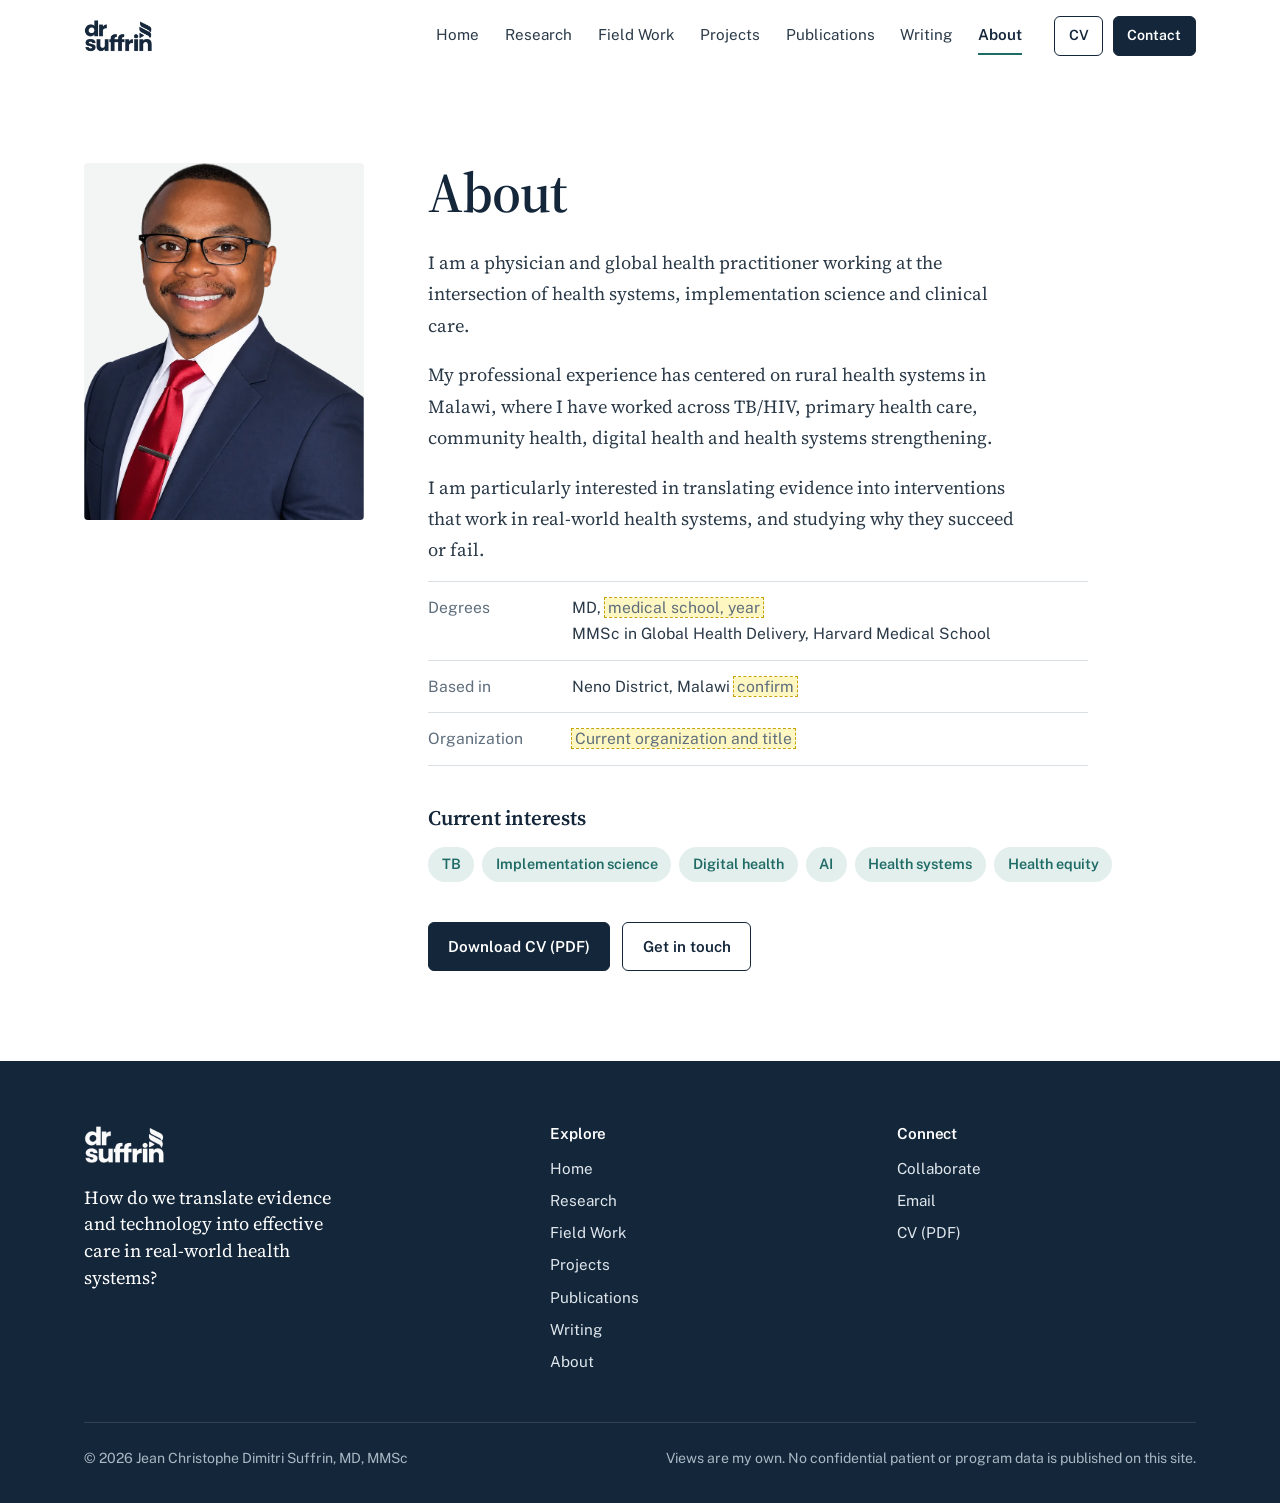
==== about.html @ b1493c6f "Edited The whole File" ====
<!DOCTYPE html>
<html lang="en">
<head>
  <meta charset="UTF-8">
  <meta name="viewport" content="width=device-width, initial-scale=1">
  <title>About · Dr. Jean Christophe Dimitri Suffrin</title>
  <meta name="description" content="Physician and global health practitioner working at the intersection of health systems, implementation science and clinical care in rural Malawi.">
  <link rel="icon" href="images/favicon.png">
  <link rel="preconnect" href="https://fonts.googleapis.com">
  <link rel="preconnect" href="https://fonts.gstatic.com" crossorigin>
  <link href="https://fonts.googleapis.com/css2?family=Public+Sans:wght@400;600&family=Source+Serif+4:opsz,wght@8..60,300;8..60,400;8..60,600&display=swap" rel="stylesheet">
  <link rel="stylesheet" href="css/style.css">
</head>
<body data-page="about">
<div id="site-header"></div>

<main id="main">
  <section class="band">
    <div class="wrap about-grid">
      <img src="images/portrait.webp" alt="Portrait of Dr. Jean Christophe Dimitri Suffrin" width="760" height="969">
      <div>
        <h1>About</h1>
        <div class="prose" style="margin-top:1.5rem">
          <p>I am a physician and global health practitioner working at the intersection of health systems, implementation science and clinical care.</p>
          <p>My professional experience has centered on rural health systems in Malawi, where I have worked across TB/HIV, primary health care, community health, digital health and health systems strengthening.</p>
          <p>I am particularly interested in translating evidence into interventions that work in real-world health systems, and studying why they succeed or fail.</p>
        </div>

        <ul class="facts">
          <li><span>Degrees</span><span>MD, <span class="todo">medical school, year</span><br>MMSc in Global Health Delivery, Harvard Medical School</span></li>
          <li><span>Based in</span><span>Neno District, Malawi <span class="todo">confirm</span></span></li>
          <li><span>Organization</span><span><span class="todo">Current organization and title</span></span></li>
        </ul>

        <h2 style="margin-top:2.5rem;font-size:1.3rem">Current interests</h2>
        <div class="interest-row">
          <span>TB</span><span>Implementation science</span><span>Digital health</span><span>AI</span><span>Health systems</span><span>Health equity</span>
        </div>

        <div class="btn-row" style="margin-top:2.5rem">
          <a class="btn btn-ink" data-link="cv" href="#">Download CV (PDF)</a>
          <a class="btn btn-line" href="contact.html">Get in touch</a>
        </div>
      </div>
    </div>
  </section>
</main>

<div id="site-footer"></div>
<script src="js/site.js"></script>
</body>
</html>
---- css/style.css ----
/* =============================================================
   Dr. Suffrin — research portfolio
   Visual idea: research lab x field notebook x data visualization.
   White space, strong type, restrained colour. Red is reserved for
   the points in a care pathway where patients are lost.
   ============================================================= */

:root {
  --ink: #14263a;        /* navy from the logo: headings, primary buttons */
  --text: #2b3a48;       /* body text */
  --muted: #5e6e7c;      /* secondary text */
  --rule: #d9dfe3;       /* hairlines */
  --wash: #f2f5f4;       /* alternate section background */
  --paper: #ffffff;
  --teal: #1f6b66;       /* links, care pathway */
  --teal-soft: #e3efed;
  --loss: #b3261e;       /* drop-off points only */
  --loss-soft: #f8e7e5;
  --amber: #9a6512;      /* "in progress" status only */
  --amber-soft: #f6ecd9;

  --serif: "Source Serif 4", Georgia, "Times New Roman", serif;
  --sans: "Public Sans", "Helvetica Neue", Arial, sans-serif;

  --wrap: 1160px;
  --measure: 66ch;
  --header-h: 72px;
}

/* ---------- Base ---------- */
*, *::before, *::after { box-sizing: border-box; margin: 0; padding: 0; }
html { scroll-behavior: smooth; scroll-padding-top: calc(var(--header-h) + 16px); -webkit-text-size-adjust: 100%; }
@media (prefers-reduced-motion: reduce) { html { scroll-behavior: auto; } *, *::before, *::after { transition: none !important; animation: none !important; } }

body {
  font-family: var(--sans);
  font-size: 1.0625rem;
  line-height: 1.65;
  color: var(--text);
  background: var(--paper);
  -webkit-font-smoothing: antialiased;
}
img { max-width: 100%; height: auto; display: block; }
[hidden] { display: none !important; }
a { color: var(--teal); text-decoration-thickness: 1px; text-underline-offset: 3px; }
a:hover { color: var(--ink); }
:focus-visible { outline: 2px solid var(--teal); outline-offset: 3px; border-radius: 2px; }

h1, h2, h3, h4 { font-family: var(--serif); color: var(--ink); font-weight: 600; line-height: 1.2; letter-spacing: -0.01em; }
h1 { font-size: clamp(2.25rem, 4.6vw, 3.5rem); line-height: 1.08; letter-spacing: -0.02em; }
h2 { font-size: clamp(1.6rem, 2.8vw, 2.15rem); }
h3 { font-size: 1.35rem; }
h4 { font-size: 1.1rem; }
p + p { margin-top: 1em; }
strong { color: var(--ink); font-weight: 600; }

.wrap { max-width: var(--wrap); margin: 0 auto; padding: 0 1.5rem; }
.measure { max-width: var(--measure); }
.skip { position: absolute; left: -999px; top: 0; background: var(--ink); color: #fff; padding: .6rem 1rem; z-index: 200; }
.skip:focus { left: 1rem; top: 1rem; }

/* Placeholder text the owner still needs to fill in. Search the HTML for class="todo". */
.todo { background: #fff7c2; outline: 1px dashed #c9a300; padding: 0 .2em; color: #4a3d00; }

/* ---------- Header ---------- */
.site-header {
  position: sticky; top: 0; z-index: 100;
  background: var(--paper);
  border-bottom: 1px solid transparent;
  transition: border-color .2s;
}
.site-header.scrolled { border-bottom-color: var(--rule); }
.header-row { display: flex; align-items: center; gap: 2rem; height: var(--header-h); }
.brand img { height: 34px; width: auto; }
.primary-nav { display: flex; gap: 1.6rem; margin-left: auto; }
.primary-nav a { color: var(--text); text-decoration: none; font-size: .95rem; padding: .35rem 0; border-bottom: 2px solid transparent; }
.primary-nav a:hover { color: var(--ink); border-bottom-color: var(--rule); }
.primary-nav a[aria-current="page"] { color: var(--ink); font-weight: 600; border-bottom-color: var(--teal); }
.header-actions { display: flex; gap: .6rem; }
.menu-btn { display: none; margin-left: auto; background: none; border: 1px solid var(--rule); border-radius: 6px; padding: .45rem .7rem; font: inherit; font-size: .9rem; color: var(--ink); cursor: pointer; }

@media (max-width: 1060px) {
  .menu-btn { display: block; }
  .primary-nav, .header-actions { display: none; }
  .site-header.open .primary-nav, .site-header.open .header-actions { display: flex; }
  .site-header.open .header-row { flex-wrap: wrap; height: auto; padding: 1.1rem 0 1.4rem; row-gap: 1rem; }
  .site-header.open .primary-nav { order: 3; flex-direction: column; width: 100%; gap: 0; margin: 0; }
  .site-header.open .primary-nav a { padding: .7rem 0; border-bottom: 1px solid var(--rule); }
  .site-header.open .primary-nav a[aria-current="page"] { border-bottom-color: var(--teal); }
  .site-header.open .header-actions { order: 4; width: 100%; }
  .site-header.open .brand, .site-header.open .menu-btn { margin-top: 0; }
}

/* ---------- Buttons ---------- */
.btn {
  display: inline-flex; align-items: center; gap: .5rem;
  font-family: var(--sans); font-size: .95rem; font-weight: 600;
  padding: .7rem 1.2rem; border-radius: 6px; border: 1.5px solid var(--ink);
  text-decoration: none; cursor: pointer; transition: background .15s, color .15s;
}
.btn-ink { background: var(--ink); color: #fff; }
.btn-ink:hover { background: #0c1a29; color: #fff; }
.btn-line { background: transparent; color: var(--ink); }
.btn-line:hover { background: var(--ink); color: #fff; }
.btn-sm { padding: .45rem .85rem; font-size: .88rem; }
.btn-row { display: flex; flex-wrap: wrap; gap: .75rem; }

/* ---------- Sections ---------- */
.band { padding: clamp(3.5rem, 7vw, 6rem) 0; }
.band-wash { background: var(--wash); }
.band-ink { background: var(--ink); color: #c9d4dd; }
.band-ink h2, .band-ink h3, .band-ink strong { color: #fff; }
.band:not(.band-wash):not(.band-ink) + .band:not(.band-wash):not(.band-ink) { border-top: 1px solid var(--rule); }

.band-head { display: grid; grid-template-columns: minmax(0, 1fr); gap: .75rem; margin-bottom: 2.5rem; max-width: 760px; }
.band-head p { color: var(--muted); font-size: 1.1rem; }
.band-ink .band-head p { color: #a9b8c4; }

/* Page intro used on inner pages */
.page-intro { padding: clamp(3rem, 6vw, 5rem) 0 clamp(2rem, 4vw, 3rem); border-bottom: 1px solid var(--rule); }
.page-intro h1 { max-width: 18ch; }
.page-intro .lede { margin-top: 1.25rem; max-width: 62ch; font-size: 1.2rem; color: var(--text); }
.page-intro .question {
  margin-top: 2rem; max-width: 46ch; padding-left: 1.1rem; border-left: 3px solid var(--teal);
  font-family: var(--serif); font-size: 1.35rem; line-height: 1.4; color: var(--ink);
}
.in-page-nav { display: flex; flex-wrap: wrap; gap: .4rem 1.4rem; margin-top: 2rem; font-size: .95rem; }

/* ---------- Home: hero ---------- */
.hero { padding: clamp(2.5rem, 6vw, 5rem) 0 0; }
.hero-grid { display: grid; grid-template-columns: minmax(0, 1fr) 340px; gap: 4rem; align-items: end; }
.hero h1 { font-size: clamp(2.4rem, 5.2vw, 4rem); }
.hero .creds { font-family: var(--serif); font-size: clamp(1.2rem, 2vw, 1.5rem); color: var(--muted); font-weight: 400; margin-top: .35rem; }
.hero .fields { margin-top: 1.5rem; color: var(--teal); font-weight: 600; font-size: 1rem; }
.hero .statement { margin-top: 1rem; font-size: 1.25rem; line-height: 1.55; color: var(--ink); max-width: 34em; }
.hero .focus { margin-top: 1rem; color: var(--text); max-width: 38em; }
.hero .btn-row { margin: 2rem 0 3.5rem; }
.hero-portrait { align-self: end; }
.hero-portrait img { width: 100%; max-width: 340px; margin-left: auto; }

@media (max-width: 820px) {
  .hero-grid { grid-template-columns: 1fr; gap: 1rem; }
  .hero-portrait { order: -1; }
  .hero-portrait img { max-width: 200px; margin: 0; border-bottom: 1px solid var(--rule); }
}

/* ---------- Home: currently ---------- */
.currently { display: grid; grid-template-columns: 220px minmax(0, 1fr); gap: 2rem; }
.currently h2 { font-size: 1.5rem; }
.currently .updated { color: var(--muted); font-size: .9rem; margin-top: .4rem; }
.currently dl { display: grid; grid-template-columns: 9rem minmax(0, 1fr); border-top: 1px solid var(--rule); }
.currently dt, .currently dd { padding: .85rem 0; border-bottom: 1px solid var(--rule); }
.currently dt { font-weight: 600; color: var(--ink); }
@media (max-width: 720px) {
  .currently { grid-template-columns: 1fr; gap: 1rem; }
  .currently dl { grid-template-columns: 1fr; }
  .currently dt { padding-bottom: 0; border-bottom: 0; }
  .currently dd { padding-top: .15rem; }
}

/* ---------- Research domains ---------- */
.domains { display: grid; grid-template-columns: repeat(3, minmax(0, 1fr)); border-top: 1px solid var(--rule); }
.domain { padding: 1.6rem 1.6rem 1.8rem 0; border-bottom: 1px solid var(--rule); }
.domain:not(:nth-child(3n+1)) { padding-left: 1.6rem; border-left: 1px solid var(--rule); }
.domain h3 { font-size: 1.25rem; margin-bottom: .4rem; }
.domain p { color: var(--muted); font-size: .98rem; }
.domain a { display: inline-block; margin-top: .8rem; font-size: .92rem; font-weight: 600; }
@media (max-width: 900px) {
  .domains { grid-template-columns: repeat(2, minmax(0, 1fr)); }
  .domain:not(:nth-child(3n+1)) { padding-left: 0; border-left: 0; }
  .domain:nth-child(even) { padding-left: 1.4rem; border-left: 1px solid var(--rule); }
}
@media (max-width: 560px) {
  .domains { grid-template-columns: 1fr; }
  .domain:nth-child(even) { padding-left: 0; border-left: 0; }
}

/* ---------- Signature: care pathway ---------- */
.pathway { overflow-x: auto; padding: .5rem 0 1rem; }
.pathway ol {
  list-style: none; display: grid; grid-auto-flow: column; grid-auto-columns: minmax(120px, 1fr);
  position: relative; min-width: max-content;
}
.pathway li:not(:last-child)::after { /* the line patients travel along, station to station */
  content: ""; position: absolute; left: 10px; right: -10px; top: 13px; height: 3px; background: var(--teal);
}
.pathway li { position: relative; padding: 40px 1rem 0 0; }
.pathway li::before { /* station */
  content: ""; position: absolute; z-index: 1; left: 0; top: 4px; width: 21px; height: 21px; border-radius: 50%;
  background: var(--paper); border: 3px solid var(--teal);
}
.pathway li:last-child::before { background: var(--teal); }
.pathway .stage { display: block; font-weight: 600; color: var(--ink); font-size: .98rem; }
.pathway .note { display: block; font-size: .86rem; color: var(--muted); margin-top: .2rem; max-width: 16ch; }
.pathway .loss { /* where patients disappear */
  display: block; margin-top: .9rem; padding-left: .7rem; border-left: 3px solid var(--loss);
  color: var(--loss); font-size: .84rem; line-height: 1.4; max-width: 17ch;
}
@media (max-width: 700px) { /* pathway runs top to bottom on phones */
  .pathway { overflow: visible; }
  .pathway ol { grid-auto-flow: row; min-width: 0; }
  .pathway li { padding: 0 0 1.4rem 2.4rem; }
  .pathway li::before { top: 1px; }
  .pathway li:not(:last-child)::after { left: 9px; right: auto; top: 12px; bottom: -2px; width: 3px; height: auto; }
  .pathway .note, .pathway .loss { max-width: none; }
  .pathway .loss { margin-top: .5rem; }
}
.pathway-legend { display: flex; flex-wrap: wrap; gap: 1.5rem; font-size: .86rem; color: var(--muted); margin-top: .5rem; }
.pathway-legend span::before { content: ""; display: inline-block; width: 18px; height: 3px; vertical-align: middle; margin-right: .5rem; }
.pathway-legend .k-care::before { background: var(--teal); }
.pathway-legend .k-loss::before { background: var(--loss); }

/* Vertical variant: field to paper */
.f2p { list-style: none; position: relative; max-width: 760px; }
.f2p li:not(:last-child)::after { content: ""; position: absolute; left: 10px; top: 18px; bottom: -6px; width: 3px; background: var(--teal); }
.f2p li { position: relative; padding: 0 0 1.75rem 3rem; }
.f2p li::before {
  content: ""; position: absolute; z-index: 1; left: 0; top: 6px; width: 23px; height: 23px; border-radius: 50%;
  background: var(--paper); border: 3px solid var(--teal);
}
.f2p li:last-child { padding-bottom: 0; }
.f2p li:last-child::before { background: var(--teal); }
.f2p .step { font-family: var(--serif); font-size: 1.15rem; color: var(--ink); font-weight: 600; }
.f2p p { margin-top: .2rem; }
.band-ink .f2p li::before { border-color: #6fb3ad; }
.band-ink .f2p li::after { background: #6fb3ad; }
.band-ink .f2p li:last-child::before { background: #6fb3ad; }
.band-ink .f2p .step { color: #fff; }

/* ---------- Health system map ---------- */
.tiers { display: grid; grid-template-columns: repeat(4, minmax(0, 1fr)); gap: 0; border: 1px solid var(--rule); border-radius: 6px; overflow: hidden; background: var(--paper); }
.tier { padding: 1.25rem; border-right: 1px solid var(--rule); position: relative; }
.tier:last-child { border-right: 0; }
.tier h4 { font-family: var(--sans); font-size: 1rem; }
.tier .who { font-size: .85rem; color: var(--muted); margin-bottom: .9rem; }
.tier ul { list-style: none; font-size: .9rem; }
.tier li { padding: .4rem 0; border-top: 1px solid var(--rule); }
.tier-bar { height: 6px; background: var(--teal); opacity: .25; margin: -1.25rem -1.25rem 1rem; }
.tier:nth-child(2) .tier-bar { opacity: .45; } .tier:nth-child(3) .tier-bar { opacity: .7; } .tier:nth-child(4) .tier-bar { opacity: 1; }
@media (max-width: 820px) { .tiers { grid-template-columns: 1fr 1fr; } .tier:nth-child(2) { border-right: 0; } .tier:nth-child(-n+2) { border-bottom: 1px solid var(--rule); } }
@media (max-width: 480px) { .tiers { grid-template-columns: 1fr; } .tier { border-right: 0; border-bottom: 1px solid var(--rule); } }

/* ---------- Study (research page) ---------- */
.study { display: grid; grid-template-columns: 260px minmax(0, 1fr); gap: 3rem; padding: 3rem 0; border-top: 1px solid var(--rule); }
.study:first-of-type { border-top: 0; padding-top: 0; }
.study-meta { position: sticky; top: calc(var(--header-h) + 1.5rem); align-self: start; font-size: .92rem; }
.study-meta dl { display: grid; gap: .2rem; }
.study-meta dt { color: var(--muted); font-size: .85rem; margin-top: .7rem; }
.study-meta dd { color: var(--ink); }
.study h3 { font-size: 1.6rem; max-width: 26ch; }
.study .q { margin: 1rem 0 1.5rem; font-family: var(--serif); font-size: 1.25rem; line-height: 1.45; color: var(--ink); padding-left: 1rem; border-left: 3px solid var(--teal); max-width: 40ch; }
.study-steps { display: grid; gap: 1.4rem; max-width: var(--measure); }
.study-steps h4 { font-family: var(--sans); font-size: .95rem; color: var(--teal); margin-bottom: .2rem; }
.study-steps ul { padding-left: 1.2rem; }
.study-steps li + li { margin-top: .3rem; }
@media (max-width: 860px) { .study { grid-template-columns: 1fr; gap: 1.25rem; } .study-meta { position: static; } }

/* Status markers */
.status { display: inline-flex; align-items: center; gap: .45rem; font-size: .85rem; font-weight: 600; color: var(--amber); }
.status::before { content: ""; width: 9px; height: 9px; border-radius: 50%; background: var(--amber); }
.status.done { color: var(--teal); } .status.done::before { background: var(--teal); }
.status.planned { color: var(--muted); } .status.planned::before { background: transparent; border: 2px solid var(--muted); width: 7px; height: 7px; }

/* ---------- Question lists ---------- */
.qgroups { display: grid; grid-template-columns: repeat(3, minmax(0, 1fr)); gap: 2.5rem; }
.qgroup h3 { font-size: 1.2rem; padding-bottom: .6rem; border-bottom: 2px solid var(--ink); }
.qgroup ol { list-style: none; counter-reset: q; }
.qgroup li { counter-increment: q; padding: .9rem 0 .9rem 2rem; border-bottom: 1px solid var(--rule); position: relative; font-family: var(--serif); font-size: 1.05rem; line-height: 1.45; color: var(--ink); }
.qgroup li::before { content: counter(q); position: absolute; left: 0; top: .95rem; font-family: var(--sans); font-size: .8rem; color: var(--muted); }
@media (max-width: 900px) { .qgroups { grid-template-columns: 1fr; gap: 2rem; } }

/* ---------- Progress list ---------- */
.progress { list-style: none; border-top: 1px solid var(--rule); max-width: 900px; }
.progress li { display: grid; grid-template-columns: 9rem minmax(0, 1fr); gap: 1.5rem; padding: 1.1rem 0; border-bottom: 1px solid var(--rule); }
.progress h4 { font-family: var(--sans); font-size: 1.02rem; }
.progress p { color: var(--muted); font-size: .96rem; margin-top: .15rem; }
@media (max-width: 600px) { .progress li { grid-template-columns: 1fr; gap: .3rem; } }

/* ---------- Researcher's trail ---------- */
.trail { margin-top: 1.75rem; padding-top: 1rem; border-top: 1px dashed var(--rule); font-size: .92rem; }
.trail-label { color: var(--muted); margin-right: .4rem; }
.trail ul { list-style: none; display: inline-flex; flex-wrap: wrap; gap: .3rem .5rem; }
.trail a { display: inline-block; padding: .2rem .65rem; border: 1px solid var(--rule); border-radius: 999px; text-decoration: none; color: var(--ink); background: var(--paper); }
.trail a:hover { border-color: var(--teal); color: var(--teal); }

/* ---------- Field notes ---------- */
.fieldnote { padding: clamp(3rem, 6vw, 4.5rem) 0; border-top: 1px solid var(--rule); }
.fieldnote:first-of-type { border-top: 0; }
.fn-head { display: grid; grid-template-columns: 7rem minmax(0, 1fr); gap: 1.5rem; margin-bottom: 2rem; }
.fn-num { font-family: var(--serif); font-size: 3.5rem; line-height: 1; color: var(--teal); font-weight: 300; }
.fn-head .kicker { color: var(--muted); font-size: .9rem; margin-bottom: .3rem; }
.fn-head h2 { max-width: 24ch; }
.fn-body { margin-left: calc(7rem + 1.5rem); }
.prose { font-family: var(--serif); font-size: 1.15rem; line-height: 1.7; max-width: var(--measure); color: var(--text); }
.prose h3 { margin: 2rem 0 .6rem; font-size: 1.3rem; }
.prose ul { padding-left: 1.3rem; margin: .8rem 0; } .prose li + li { margin-top: .35rem; }
.figure { margin: 2rem 0; max-width: 100%; }
.figure figcaption { font-size: .88rem; color: var(--muted); margin-top: .6rem; max-width: 70ch; }
.whatif { display: grid; grid-template-columns: repeat(auto-fit, minmax(200px, 1fr)); gap: 1rem; margin: 1.5rem 0; max-width: 900px; }
.whatif div { padding: 1rem 1.1rem; background: var(--loss-soft); border-left: 3px solid var(--loss); border-radius: 0 4px 4px 0; font-size: .95rem; }
.whatif strong { display: block; color: var(--loss); font-size: .92rem; margin-bottom: .2rem; }
.barriers { display: flex; flex-wrap: wrap; gap: .5rem; margin: 1.25rem 0; }
.barriers span { padding: .35rem .8rem; border: 1px solid var(--ink); border-radius: 999px; font-size: .9rem; color: var(--ink); }
@media (max-width: 700px) { .fn-head { grid-template-columns: 1fr; gap: .25rem; } .fn-num { font-size: 2.4rem; } .fn-body { margin-left: 0; } }

/* ---------- Projects ---------- */
.method { list-style: none; display: grid; grid-template-columns: repeat(7, minmax(0, 1fr)); counter-reset: m; position: relative; }
.method::before { content: ""; position: absolute; left: 0; right: 0; top: 17px; height: 2px; background: var(--rule); }
.method li { counter-increment: m; position: relative; padding: 48px .8rem 0 0; font-size: .94rem; color: var(--ink); font-weight: 600; line-height: 1.35; }
.method li::before {
  content: counter(m); position: absolute; left: 0; top: 0; width: 36px; height: 36px; border-radius: 50%;
  display: grid; place-items: center; background: var(--paper); border: 2px solid var(--teal); color: var(--teal); font-size: .9rem;
}
.method li:last-child::before { background: var(--teal); color: #fff; }
.method span { display: block; font-weight: 400; color: var(--muted); font-size: .86rem; margin-top: .2rem; }
.method-loop { margin-top: 1.25rem; font-size: .92rem; color: var(--muted); }
@media (max-width: 900px) {
  .method { grid-template-columns: 1fr; }
  .method::before { left: 17px; right: auto; top: 0; bottom: 0; width: 2px; height: auto; }
  .method li { padding: 0 0 1.4rem 3.2rem; min-height: 36px; }
}

.filters { display: flex; flex-wrap: wrap; gap: .5rem; margin-bottom: 1.75rem; }
.filters button {
  font: inherit; font-size: .9rem; padding: .4rem .9rem; border-radius: 999px; cursor: pointer;
  border: 1px solid var(--rule); background: var(--paper); color: var(--text);
}
.filters button:hover { border-color: var(--ink); }
.filters button[aria-pressed="true"] { background: var(--ink); border-color: var(--ink); color: #fff; }

.projects { display: grid; gap: 0; border-top: 1px solid var(--rule); }
.project { border-bottom: 1px solid var(--rule); }
.project[hidden] { display: none; }
.project > summary {
  list-style: none; cursor: pointer; display: grid; grid-template-columns: minmax(0, 1fr) auto; gap: 1rem; padding: 1.5rem 0;
}
.project > summary::-webkit-details-marker { display: none; }
.project h3 { font-size: 1.4rem; }
.project .pmeta { display: flex; flex-wrap: wrap; gap: .3rem 1.2rem; margin-top: .4rem; font-size: .9rem; color: var(--muted); }
.project .pmeta b { font-weight: 600; color: var(--text); }
.project .toggle { align-self: center; font-size: .9rem; color: var(--teal); font-weight: 600; white-space: nowrap; }
.project .toggle::after { content: "Open case"; }
.project[open] .toggle::after { content: "Close"; }
.project-body { display: grid; grid-template-columns: repeat(2, minmax(0, 1fr)); gap: 1.5rem 3rem; padding: 0 0 2rem; }
.project-body section h4 { font-family: var(--sans); font-size: .9rem; color: var(--teal); margin-bottom: .25rem; }
.project-body section p, .project-body li { font-size: .98rem; }
.project-body ul { padding-left: 1.1rem; }
.project-body .full { grid-column: 1 / -1; }
@media (max-width: 760px) { .project-body { grid-template-columns: 1fr; } .project > summary { grid-template-columns: 1fr; } }

/* Timeline */
.timeline { list-style: none; display: grid; grid-auto-flow: column; grid-auto-columns: minmax(110px, 1fr); overflow-x: auto; padding-bottom: .5rem; }
.timeline li { padding: 1.6rem .8rem 0 0; border-top: 3px solid var(--teal); position: relative; font-size: .88rem; font-weight: 600; color: var(--ink); }
.timeline li.later { border-top-style: dashed; border-top-color: var(--muted); color: var(--muted); font-weight: 400; }
.timeline li::before { content: ""; position: absolute; top: -8px; left: 0; width: 13px; height: 13px; border-radius: 50%; background: var(--teal); }
.timeline li.later::before { background: var(--paper); border: 2px solid var(--muted); }
.timeline li.now::before { background: var(--amber); box-shadow: 0 0 0 4px var(--amber-soft); }

/* ---------- Impact ---------- */
.impact { display: grid; grid-template-columns: repeat(3, minmax(0, 1fr)); gap: 2.25rem 2.5rem; }
.impact div { border-top: 2px solid #6fb3ad; padding-top: .9rem; }
.impact h3 { font-size: 1.1rem; font-family: var(--sans); margin-bottom: .3rem; }
.impact p { font-size: .98rem; }
@media (max-width: 860px) { .impact { grid-template-columns: 1fr 1fr; } }
@media (max-width: 560px) { .impact { grid-template-columns: 1fr; } }

/* ---------- Publications ---------- */
.pub { display: grid; grid-template-columns: 220px minmax(0, 1fr); gap: 2.5rem; padding: 2.5rem 0; border-top: 1px solid var(--rule); }
.pub:first-of-type { border-top: 0; padding-top: 0; }
.pub-meta { font-size: .92rem; color: var(--muted); }
.pub-meta .journal { color: var(--ink); font-weight: 600; display: block; }
.pub h3 { font-size: 1.35rem; max-width: 36ch; }
.pub .cite { font-size: .9rem; color: var(--muted); margin-top: .4rem; }
.pub-qs { display: grid; grid-template-columns: repeat(2, minmax(0, 1fr)); gap: 1.2rem 2.5rem; margin-top: 1.5rem; }
.pub-qs h4 { font-family: var(--sans); font-size: .9rem; color: var(--teal); margin-bottom: .2rem; }
.pub-qs p { font-size: .97rem; }
.pub-links { margin-top: 1.25rem; display: flex; flex-wrap: wrap; gap: 1.25rem; font-size: .95rem; font-weight: 600; }
@media (max-width: 820px) { .pub { grid-template-columns: 1fr; gap: .75rem; } .pub-qs { grid-template-columns: 1fr; } }

.other-outputs { list-style: none; border-top: 1px solid var(--rule); max-width: 900px; }
.other-outputs li { display: grid; grid-template-columns: 11rem minmax(0, 1fr); gap: 1.5rem; padding: 1rem 0; border-bottom: 1px solid var(--rule); }
.other-outputs .type { color: var(--muted); font-size: .9rem; }
@media (max-width: 600px) { .other-outputs li { grid-template-columns: 1fr; gap: .2rem; } }

.profiles { display: flex; flex-wrap: wrap; gap: .75rem; }

/* ---------- Writing ---------- */
.essays { list-style: none; border-top: 1px solid var(--rule); max-width: 900px; }
.essays li { padding: 1.6rem 0; border-bottom: 1px solid var(--rule); display: grid; grid-template-columns: minmax(0, 1fr) 8rem; gap: 2rem; }
.essays h3 { font-size: 1.4rem; line-height: 1.3; }
.essays h3 a { color: var(--ink); text-decoration: none; }
.essays h3 a:hover { color: var(--teal); text-decoration: underline; }
.essays p { color: var(--muted); margin-top: .35rem; max-width: 60ch; }
.essays .side { text-align: right; padding-top: .3rem; }
.essays .topic { display: block; font-size: .85rem; color: var(--muted); margin-top: .3rem; }
@media (max-width: 600px) { .essays li { grid-template-columns: 1fr; gap: .5rem; } .essays .side { text-align: left; } }

.article-head { padding: clamp(3rem, 6vw, 5rem) 0 2rem; max-width: 760px; }
.article-head .meta { color: var(--muted); font-size: .92rem; margin-top: 1rem; }
.article-body { padding-bottom: 4rem; }
.article-body .prose > p:first-child::first-letter { font-size: 3.2em; float: left; line-height: .9; padding: .08em .08em 0 0; color: var(--ink); font-weight: 600; }
.article-body blockquote { margin: 1.5rem 0; padding-left: 1.2rem; border-left: 3px solid var(--teal); font-style: italic; color: var(--ink); }

/* ---------- About ---------- */
.about-grid { display: grid; grid-template-columns: 280px minmax(0, 1fr); gap: 4rem; align-items: start; }
.about-grid img { width: 100%; max-width: 280px; background: var(--wash); border-radius: 4px; }
.facts { list-style: none; border-top: 1px solid var(--rule); margin-top: 1rem; max-width: var(--measure); }
.facts li { display: grid; grid-template-columns: 8rem minmax(0, 1fr); gap: 1rem; padding: .8rem 0; border-bottom: 1px solid var(--rule); font-size: .98rem; }
.facts li span:first-child { color: var(--muted); }
.interest-row { display: flex; flex-wrap: wrap; gap: .5rem; margin-top: 1rem; }
.interest-row span { padding: .35rem .85rem; background: var(--teal-soft); color: var(--teal); border-radius: 999px; font-size: .9rem; font-weight: 600; }
@media (max-width: 820px) { .about-grid { grid-template-columns: 1fr; gap: 2rem; } .about-grid img { max-width: 200px; } .facts li { grid-template-columns: 1fr; gap: 0; } }

/* ---------- Contact ---------- */
.collab-grid { display: grid; grid-template-columns: minmax(0, 1fr) minmax(0, 1fr); gap: 4rem; }
.collab-list { list-style: none; columns: 2; column-gap: 2rem; margin: 1.25rem 0; }
.collab-list li { padding: .55rem 0; border-bottom: 1px solid var(--rule); break-inside: avoid; color: var(--ink); }
.contact-card { padding: 2rem; background: var(--wash); border-radius: 6px; }
.contact-card .email { font-family: var(--serif); font-size: 1.5rem; display: inline-block; margin: .5rem 0 1.5rem; word-break: break-word; }
@media (max-width: 820px) { .collab-grid { grid-template-columns: 1fr; gap: 2rem; } }
@media (max-width: 480px) { .collab-list { columns: 1; } }

/* ---------- Two-column helpers ---------- */
.split { display: grid; grid-template-columns: minmax(0, 1fr) minmax(0, 1fr); gap: 3rem; align-items: start; }
@media (max-width: 860px) { .split { grid-template-columns: 1fr; gap: 2rem; } }
.more-link { display: inline-block; margin-top: 2rem; font-weight: 600; }

/* ---------- Footer ---------- */
.site-footer { background: var(--ink); color: #a9b8c4; padding: 4rem 0 2rem; font-size: .95rem; }
.site-footer a { color: #dfe7ed; text-decoration: none; }
.site-footer a:hover { color: #fff; text-decoration: underline; }
.footer-grid { display: grid; grid-template-columns: 1.4fr 1fr 1fr; gap: 3rem; }
.footer-grid img { height: 40px; width: auto; margin-bottom: 1.25rem; }
.footer-grid h4 { font-family: var(--sans); color: #fff; font-size: .95rem; margin-bottom: .8rem; }
.footer-grid ul { list-style: none; display: grid; gap: .45rem; }
.footer-question { font-family: var(--serif); color: #fff; font-size: 1.15rem; line-height: 1.45; max-width: 30ch; }
.footer-bottom { margin-top: 3rem; padding-top: 1.5rem; border-top: 1px solid rgba(255,255,255,.12); display: flex; flex-wrap: wrap; justify-content: space-between; gap: 1rem; font-size: .88rem; }
@media (max-width: 760px) { .footer-grid { grid-template-columns: 1fr; gap: 2rem; } }

/* ---------- Print ---------- */
@media print {
  .site-header, .site-footer, .btn-row, .filters, .menu-btn { display: none !important; }
  .project-body { display: grid !important; }
  .todo { background: none; outline: none; }
}
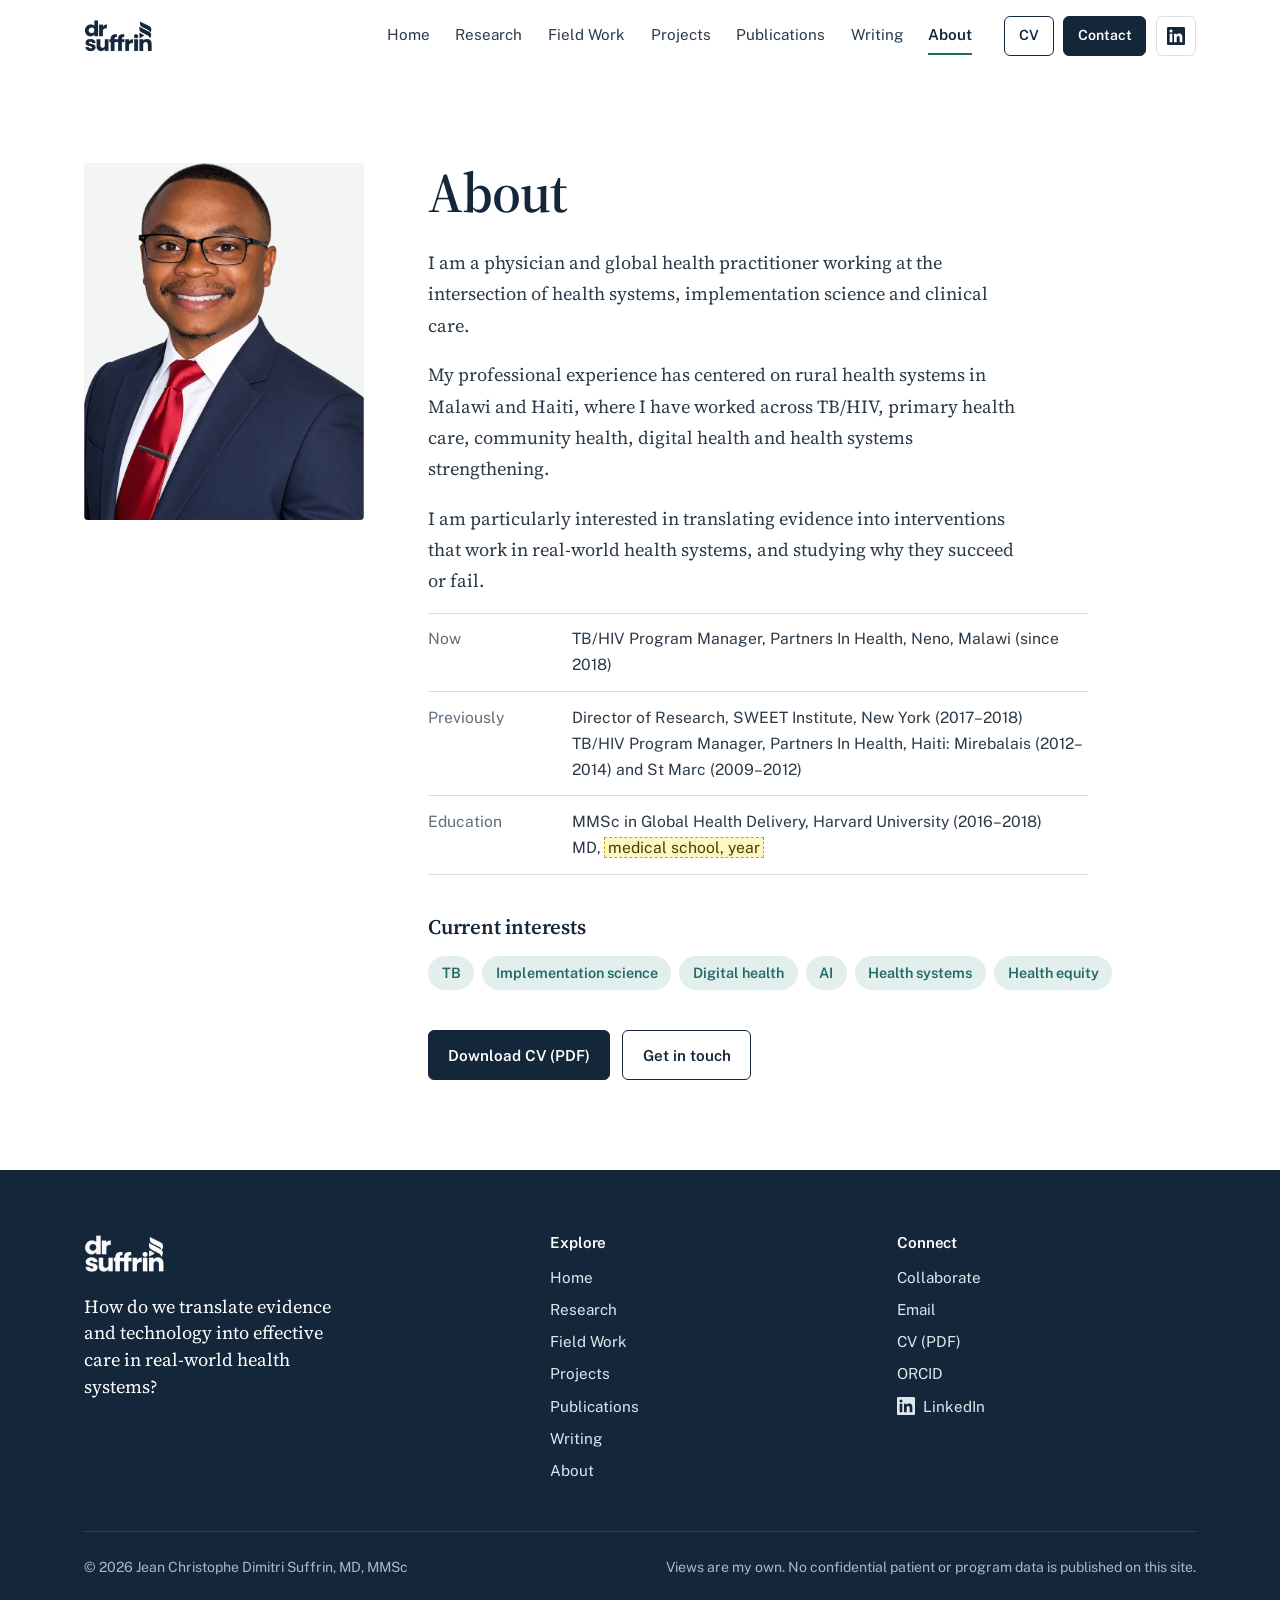
==== commit 9cd107e8: "Changed data" ====
--- a/about.html
+++ b/about.html
@@ -4,7 +4,7 @@
   <meta charset="UTF-8">
   <meta name="viewport" content="width=device-width, initial-scale=1">
   <title>About · Dr. Jean Christophe Dimitri Suffrin</title>
-  <meta name="description" content="Physician and global health practitioner working at the intersection of health systems, implementation science and clinical care in rural Malawi.">
+  <meta name="description" content="Physician and global health practitioner working at the intersection of health systems, implementation science and clinical care in rural Malawi and Haiti.">
   <link rel="icon" href="images/favicon.png">
   <link rel="preconnect" href="https://fonts.googleapis.com">
   <link rel="preconnect" href="https://fonts.gstatic.com" crossorigin>
@@ -22,14 +22,14 @@
         <h1>About</h1>
         <div class="prose" style="margin-top:1.5rem">
           <p>I am a physician and global health practitioner working at the intersection of health systems, implementation science and clinical care.</p>
-          <p>My professional experience has centered on rural health systems in Malawi, where I have worked across TB/HIV, primary health care, community health, digital health and health systems strengthening.</p>
+          <p>My professional experience has centered on rural health systems in Malawi and Haiti, where I have worked across TB/HIV, primary health care, community health, digital health and health systems strengthening.</p>
           <p>I am particularly interested in translating evidence into interventions that work in real-world health systems, and studying why they succeed or fail.</p>
         </div>
 
         <ul class="facts">
-          <li><span>Degrees</span><span>MD, <span class="todo">medical school, year</span><br>MMSc in Global Health Delivery, Harvard Medical School</span></li>
-          <li><span>Based in</span><span>Neno District, Malawi <span class="todo">confirm</span></span></li>
-          <li><span>Organization</span><span><span class="todo">Current organization and title</span></span></li>
+          <li><span>Now</span><span>TB/HIV Program Manager, Partners In Health, Neno, Malawi (since 2018)</span></li>
+          <li><span>Previously</span><span>Director of Research, SWEET Institute, New York (2017–2018)<br>TB/HIV Program Manager, Partners In Health, Haiti: Mirebalais (2012–2014) and St Marc (2009–2012)</span></li>
+          <li><span>Education</span><span>MMSc in Global Health Delivery, Harvard University (2016–2018)<br>MD, <span class="todo">medical school, year</span></span></li>
         </ul>
 
         <h2 style="margin-top:2.5rem;font-size:1.3rem">Current interests</h2>
--- a/css/style.css
+++ b/css/style.css
@@ -42,6 +42,8 @@
 }
 img { max-width: 100%; height: auto; display: block; }
 [hidden] { display: none !important; }
+html, body { overflow-x: clip; }
+.icon { flex: none; }
 a { color: var(--teal); text-decoration-thickness: 1px; text-underline-offset: 3px; }
 a:hover { color: var(--ink); }
 :focus-visible { outline: 2px solid var(--teal); outline-offset: 3px; border-radius: 2px; }
@@ -77,10 +79,20 @@
 .primary-nav a:hover { color: var(--ink); border-bottom-color: var(--rule); }
 .primary-nav a[aria-current="page"] { color: var(--ink); font-weight: 600; border-bottom-color: var(--teal); }
 .header-actions { display: flex; gap: .6rem; }
-.menu-btn { display: none; margin-left: auto; background: none; border: 1px solid var(--rule); border-radius: 6px; padding: .45rem .7rem; font: inherit; font-size: .9rem; color: var(--ink); cursor: pointer; }
+.header-social {
+  display: inline-grid; place-items: center; width: 40px; height: 40px; border-radius: 6px;
+  color: var(--ink); border: 1px solid var(--rule); flex: none;
+}
+.header-social:hover { color: #fff; background: #0a66c2; border-color: #0a66c2; }
+.header-social[aria-disabled="true"] { cursor: default; }
+@media (min-width: 1061px) { .header-social { margin-left: -1.4rem; } }
+.with-icon { display: inline-flex; align-items: center; gap: .5rem; }
+.brand { display: inline-flex; align-items: center; min-height: 44px; flex: none; }
+.menu-btn { display: none; min-height: 40px; margin-left: auto; background: none; border: 1px solid var(--rule); border-radius: 6px; padding: .45rem .7rem; font: inherit; font-size: .9rem; color: var(--ink); cursor: pointer; }
 
 @media (max-width: 1060px) {
-  .menu-btn { display: block; }
+  .menu-btn { display: block; margin-left: .5rem; }
+  .header-social { margin-left: auto; }
   .primary-nav, .header-actions { display: none; }
   .site-header.open .primary-nav, .site-header.open .header-actions { display: flex; }
   .site-header.open .header-row { flex-wrap: wrap; height: auto; padding: 1.1rem 0 1.4rem; row-gap: 1rem; }
@@ -124,7 +136,8 @@
   margin-top: 2rem; max-width: 46ch; padding-left: 1.1rem; border-left: 3px solid var(--teal);
   font-family: var(--serif); font-size: 1.35rem; line-height: 1.4; color: var(--ink);
 }
-.in-page-nav { display: flex; flex-wrap: wrap; gap: .4rem 1.4rem; margin-top: 2rem; font-size: .95rem; }
+.in-page-nav { display: flex; flex-wrap: wrap; gap: 0 1.4rem; margin-top: 1.5rem; font-size: .95rem; }
+.in-page-nav a { display: inline-block; padding: .55rem 0; }
 
 /* ---------- Home: hero ---------- */
 .hero { padding: clamp(2.5rem, 6vw, 5rem) 0 0; }
@@ -164,7 +177,7 @@
 .domain:not(:nth-child(3n+1)) { padding-left: 1.6rem; border-left: 1px solid var(--rule); }
 .domain h3 { font-size: 1.25rem; margin-bottom: .4rem; }
 .domain p { color: var(--muted); font-size: .98rem; }
-.domain a { display: inline-block; margin-top: .8rem; font-size: .92rem; font-weight: 600; }
+.domain a { display: inline-block; margin-top: .4rem; padding: .55rem 0; font-size: .92rem; font-weight: 600; }
 @media (max-width: 900px) {
   .domains { grid-template-columns: repeat(2, minmax(0, 1fr)); }
   .domain:not(:nth-child(3n+1)) { padding-left: 0; border-left: 0; }
@@ -280,7 +293,7 @@
 .trail { margin-top: 1.75rem; padding-top: 1rem; border-top: 1px dashed var(--rule); font-size: .92rem; }
 .trail-label { color: var(--muted); margin-right: .4rem; }
 .trail ul { list-style: none; display: inline-flex; flex-wrap: wrap; gap: .3rem .5rem; }
-.trail a { display: inline-block; padding: .2rem .65rem; border: 1px solid var(--rule); border-radius: 999px; text-decoration: none; color: var(--ink); background: var(--paper); }
+.trail a { display: inline-block; padding: .45rem .8rem; border: 1px solid var(--rule); border-radius: 999px; text-decoration: none; color: var(--ink); background: var(--paper); }
 .trail a:hover { border-color: var(--teal); color: var(--teal); }
 
 /* ---------- Field notes ---------- */
@@ -322,13 +335,14 @@
 
 .filters { display: flex; flex-wrap: wrap; gap: .5rem; margin-bottom: 1.75rem; }
 .filters button {
-  font: inherit; font-size: .9rem; padding: .4rem .9rem; border-radius: 999px; cursor: pointer;
+  font: inherit; font-size: .9rem; padding: .5rem 1rem; min-height: 44px; border-radius: 999px; cursor: pointer;
   border: 1px solid var(--rule); background: var(--paper); color: var(--text);
 }
 .filters button:hover { border-color: var(--ink); }
 .filters button[aria-pressed="true"] { background: var(--ink); border-color: var(--ink); color: #fff; }
 
-.projects { display: grid; gap: 0; border-top: 1px solid var(--rule); }
+.projects { display: grid; grid-template-columns: minmax(0, 1fr); gap: 0; border-top: 1px solid var(--rule); }
+.project, .project > summary > div { min-width: 0; }
 .project { border-bottom: 1px solid var(--rule); }
 .project[hidden] { display: none; }
 .project > summary {
@@ -346,7 +360,11 @@
 .project-body section p, .project-body li { font-size: .98rem; }
 .project-body ul { padding-left: 1.1rem; }
 .project-body .full { grid-column: 1 / -1; }
-@media (max-width: 760px) { .project-body { grid-template-columns: 1fr; } .project > summary { grid-template-columns: 1fr; } }
+@media (max-width: 760px) {
+  .project-body { grid-template-columns: minmax(0, 1fr); }
+  .project > summary { grid-template-columns: minmax(0, 1fr); padding: 1.25rem 0; }
+  .project .toggle { justify-self: start; }
+}
 
 /* Timeline */
 .timeline { list-style: none; display: grid; grid-auto-flow: column; grid-auto-columns: minmax(110px, 1fr); overflow-x: auto; padding-bottom: .5rem; }
@@ -355,6 +373,13 @@
 .timeline li::before { content: ""; position: absolute; top: -8px; left: 0; width: 13px; height: 13px; border-radius: 50%; background: var(--teal); }
 .timeline li.later::before { background: var(--paper); border: 2px solid var(--muted); }
 .timeline li.now::before { background: var(--amber); box-shadow: 0 0 0 4px var(--amber-soft); }
+@media (max-width: 700px) {
+  .timeline { grid-auto-flow: row; grid-auto-columns: auto; overflow: visible; padding-left: 6px; }
+  .timeline li { border-top: 0; border-left: 3px solid var(--teal); padding: 0 0 1rem 1.2rem; }
+  .timeline li.later { border-left-style: dashed; border-left-color: var(--muted); }
+  .timeline li:last-child { padding-bottom: 0; }
+  .timeline li::before { top: 2px; left: -8px; }
+}
 
 /* ---------- Impact ---------- */
 .impact { display: grid; grid-template-columns: repeat(3, minmax(0, 1fr)); gap: 2.25rem 2.5rem; }
@@ -374,7 +399,8 @@
 .pub-qs { display: grid; grid-template-columns: repeat(2, minmax(0, 1fr)); gap: 1.2rem 2.5rem; margin-top: 1.5rem; }
 .pub-qs h4 { font-family: var(--sans); font-size: .9rem; color: var(--teal); margin-bottom: .2rem; }
 .pub-qs p { font-size: .97rem; }
-.pub-links { margin-top: 1.25rem; display: flex; flex-wrap: wrap; gap: 1.25rem; font-size: .95rem; font-weight: 600; }
+.pub-links { margin-top: 1rem; display: flex; flex-wrap: wrap; gap: 0 1.25rem; font-size: .95rem; font-weight: 600; }
+.pub-links a { display: inline-block; padding: .55rem 0; }
 @media (max-width: 820px) { .pub { grid-template-columns: 1fr; gap: .75rem; } .pub-qs { grid-template-columns: 1fr; } }
 
 .other-outputs { list-style: none; border-top: 1px solid var(--rule); max-width: 900px; }
@@ -423,7 +449,7 @@
 /* ---------- Two-column helpers ---------- */
 .split { display: grid; grid-template-columns: minmax(0, 1fr) minmax(0, 1fr); gap: 3rem; align-items: start; }
 @media (max-width: 860px) { .split { grid-template-columns: 1fr; gap: 2rem; } }
-.more-link { display: inline-block; margin-top: 2rem; font-weight: 600; }
+.more-link { display: inline-block; margin-top: 1.5rem; padding: .55rem 0; font-weight: 600; }
 
 /* ---------- Footer ---------- */
 .site-footer { background: var(--ink); color: #a9b8c4; padding: 4rem 0 2rem; font-size: .95rem; }
@@ -437,6 +463,15 @@
 .footer-bottom { margin-top: 3rem; padding-top: 1.5rem; border-top: 1px solid rgba(255,255,255,.12); display: flex; flex-wrap: wrap; justify-content: space-between; gap: 1rem; font-size: .88rem; }
 @media (max-width: 760px) { .footer-grid { grid-template-columns: 1fr; gap: 2rem; } }
 
+/* ---------- Small phones ---------- */
+@media (max-width: 400px) {
+  .wrap { padding: 0 1.1rem; }
+  .hero h1 { font-size: 2.1rem; }
+  .page-intro .lede { font-size: 1.08rem; }
+  .btn-row .btn { flex: 1 1 auto; justify-content: center; }
+  .contact-card { padding: 1.4rem; }
+}
+
 /* ---------- Print ---------- */
 @media print {
   .site-header, .site-footer, .btn-row, .filters, .menu-btn { display: none !important; }
